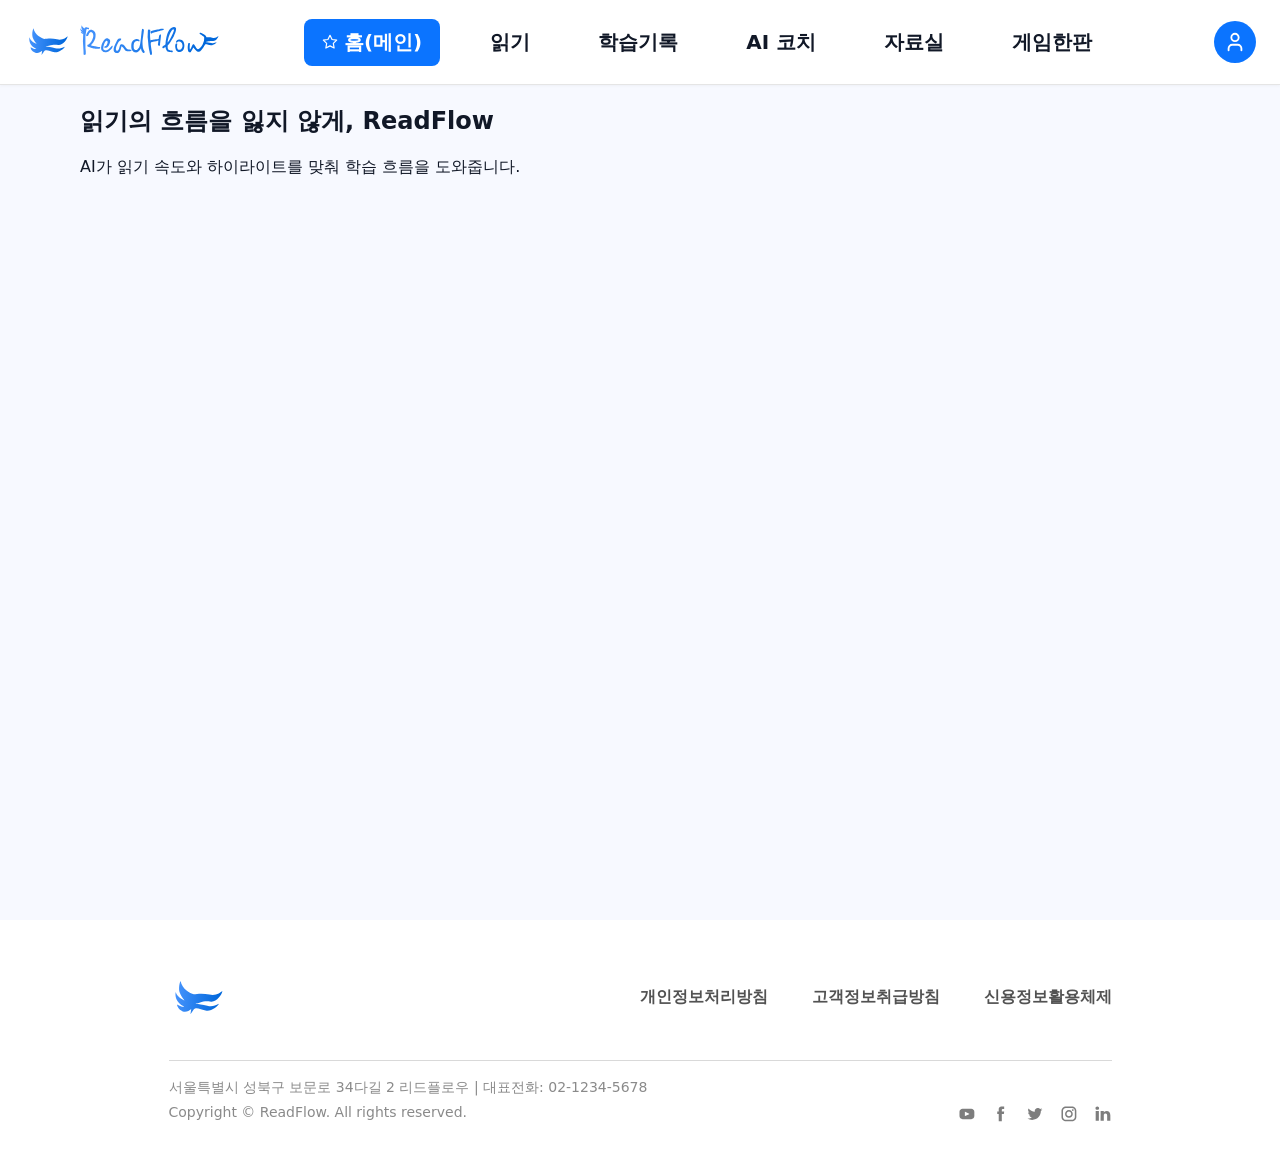
==== index.html @ 7bd7ff9e "feat: 공통 navbar 및 footer 구현" ====
<!DOCTYPE html>
<html lang="ko">
<head>
  <meta charset="UTF-8">
  <meta name="viewport" content="width=device-width, initial-scale=1.0">
  <title>ReadFlow</title>

  <link rel="stylesheet" href="css/common.css">
  <link rel="stylesheet" href="css/home.css">
</head>
<body>
  <div id="navbar"></div>

  <main class="page home-page">
    <section class="container">
      <h1>읽기의 흐름을 잃지 않게, ReadFlow</h1>
      <p>AI가 읽기 속도와 하이라이트를 맞춰 학습 흐름을 도와줍니다.</p>
    </section>
  </main>

  <div id="footer"></div>
  
  <script src="js/common.js"></script>
</body>
</html>
---- css/common.css ----
/* =========================================================
   01. RESET / GLOBAL
========================================================= */

* {
  box-sizing: border-box;
}

body {
  margin: 0;
  font-family: Pretendard, -apple-system, BlinkMacSystemFont, system-ui, sans-serif;
  background-color: #f7f9ff;
  color: #111827;
}

a {
  color: inherit;
  text-decoration: none;
}

button {
  font-family: inherit;
}


/* =========================================================
   02. COMMON NAVBAR
========================================================= */

.navbar {
  width: 100%;
  height: 85px;
  background-color: #ffffff;
  border-bottom: 1px solid rgba(0, 0, 0, 0.1);
  box-shadow: 0 1px 3px rgba(0, 0, 0, 0.04);
  position: sticky;
  top: 0;
  z-index: 100;
}

.navbar-inner {
  width: 100%;
  height: 100%;
  padding: 12px 24px 12px 24px;
  display: flex;
  align-items: center;
  justify-content: space-between;
}


/* -------------------------
   02-1. Navbar Logo
------------------------- */

.navbar-logo {
  display: flex;
  align-items: center;
  min-width: 180px;
  flex-shrink: 0;
}

.logo-full {
  width: 200px;
  height: auto;
  display: block;
}


/* 예전 로고 텍스트 방식이 남아 있어도 깨지지 않게 유지 */
.logo-icon {
  width: 32px;
  height: 32px;
  display: inline-flex;
  align-items: center;
  justify-content: center;
  color: #2f80ed;
  font-size: 24px;
  line-height: 1;
}

.logo-text,
.logo-mark {
  font-size: 24px;
  font-weight: 700;
  color: #2f80ed;
  letter-spacing: -0.04em;
}


/* -------------------------
   02-2. Navbar Menu
------------------------- */

.navbar-menu {
  display: flex;
  align-items: center;
  justify-content: center;
  gap: 32px;
  flex: 1;
}

.nav-link {
  min-height: 40px;
  padding: 10px 18px;
  border-radius: 8px;
  display: inline-flex;
  align-items: center;
  justify-content: center;
  gap: 6px;
  font-size: 20px;
  font-weight: 700;
  color: #111827;
  white-space: nowrap;
  transition: 0.2s ease;
}

.nav-link:hover {
  color: #0b74ff;
}

.nav-link.active {
  background-color: #0b74ff;
  color: #ffffff;
}

.nav-star {
  width: 16px;
  height: 16px;
  display: block;
  flex-shrink: 0;
}


/* -------------------------
   02-3. Navbar Profile Button
------------------------- */

.profile-button {
  width: 42px;
  height: 42px;
  margin-left: 24px;
  border-radius: 50%;
  background-color: #0b74ff;
  display: flex;
  align-items: center;
  justify-content: center;
  flex-shrink: 0;
}

.profile-icon-img {
  width: 22px;
  height: 22px;
  display: block;
}


/* 예전 이모지/텍스트 profile-icon 구조가 남아 있어도 깨지지 않게 유지 */
.profile-icon {
  font-size: 20px;
  line-height: 1;
  color: #ffffff;
}


/* -------------------------
   02-4. Legacy Navbar Actions
   기존 로그인/회원가입 버튼 구조 유지용
------------------------- */

.navbar-actions {
  display: flex;
  align-items: center;
  gap: 10px;
  min-width: 180px;
  justify-content: flex-end;
}

.nav-login {
  font-size: 14px;
  font-weight: 500;
  color: #374151;
}

.nav-signup {
  padding: 8px 14px;
  border-radius: 999px;
  background-color: #2f80ed;
  color: #ffffff;
  font-size: 14px;
  font-weight: 600;
}


/* =========================================================
   03. COMMON LAYOUT
========================================================= */

.page {
  width: 100%;
  min-height: calc(100vh - 85px);
}

.container {
  width: min(1120px, calc(100% - 48px));
  margin: 0 auto;
}


/* =========================================================
   04. COMMON BUTTONS
========================================================= */

.btn-primary {
  display: inline-flex;
  align-items: center;
  justify-content: center;
  padding: 12px 18px;
  border-radius: 10px;
  background-color: #2f80ed;
  color: #ffffff;
  font-size: 15px;
  font-weight: 600;
  border: none;
  cursor: pointer;
}

.btn-secondary {
  display: inline-flex;
  align-items: center;
  justify-content: center;
  padding: 12px 18px;
  border-radius: 10px;
  background-color: #ffffff;
  color: #2f80ed;
  font-size: 15px;
  font-weight: 600;
  border: 1px solid #dbeafe;
  cursor: pointer;
}


/* =========================================================
   05. COMMON FOOTER
========================================================= */

.footer {
  width: 100%;
  background-color: #ffffff;
}

.footer-inner {
  width: min(1071px, calc(100% - 48px));
  min-height: 200px;
  margin: 0 auto;
  padding: 48px 64px 32px;
  display: flex;
  flex-direction: column;
  justify-content: center;
}

.footer-top {
  display: flex;
  align-items: center;
  justify-content: space-between;
  gap: 24px;
}

.footer-logo {
  display: flex;
  align-items: center;
}

.footer-logo-img {
  width: 60px;
  height: auto;
  display: block;
}

.footer-links {
  display: flex;
  align-items: center;
  gap: 44px;
  font-size: 16px;
  font-weight: 600;
  color: #525252;
  white-space: nowrap;
}

.footer-links a:hover {
  color: #0b74ff;
}

.footer-divider {
  width: 100%;
  height: 1px;
  margin: 32px 0 16px;
  background-color: #d9d9d9;
}

.footer-bottom {
  display: flex;
  align-items: flex-end;
  justify-content: space-between;
  gap: 24px;
}

.footer-info {
  display: flex;
  flex-direction: column;
  gap: 4px;
}

.footer-info p {
  margin: 0;
  font-size: 14px;
  line-height: 1.5;
  color: #8a8a8a;
}

.footer-copy {
  color: #a0a0a0;
}

.footer-social {
  display: flex;
  align-items: center;
  gap: 16px;
}

.footer-social a {
  width: 18px;
  height: 18px;
  display: flex;
  align-items: center;
  justify-content: center;
}

.footer-social img {
  width: 18px;
  height: 18px;
  display: block;
  opacity: 0.75;
}

.footer-social a:hover img {
  opacity: 1;
}


/* =========================================================
   06. RESPONSIVE
========================================================= */

@media (max-width: 900px) {
  .navbar-inner {
    padding: 12px 20px 1px 20px;
  }

  .navbar-logo {
    min-width: auto;
  }

  .logo-full {
    width: 132px;
  }

  .navbar-menu {
    gap: 8px;
  }

  .nav-link {
    padding: 8px 10px;
    font-size: 13px;
  }

  .profile-button {
    width: 38px;
    height: 38px;
    margin-left: 12px;
  }

  .footer-top,
  .footer-bottom {
    flex-direction: column;
    align-items: flex-start;
  }

  .footer-links {
    flex-wrap: wrap;
    gap: 16px;
  }
}
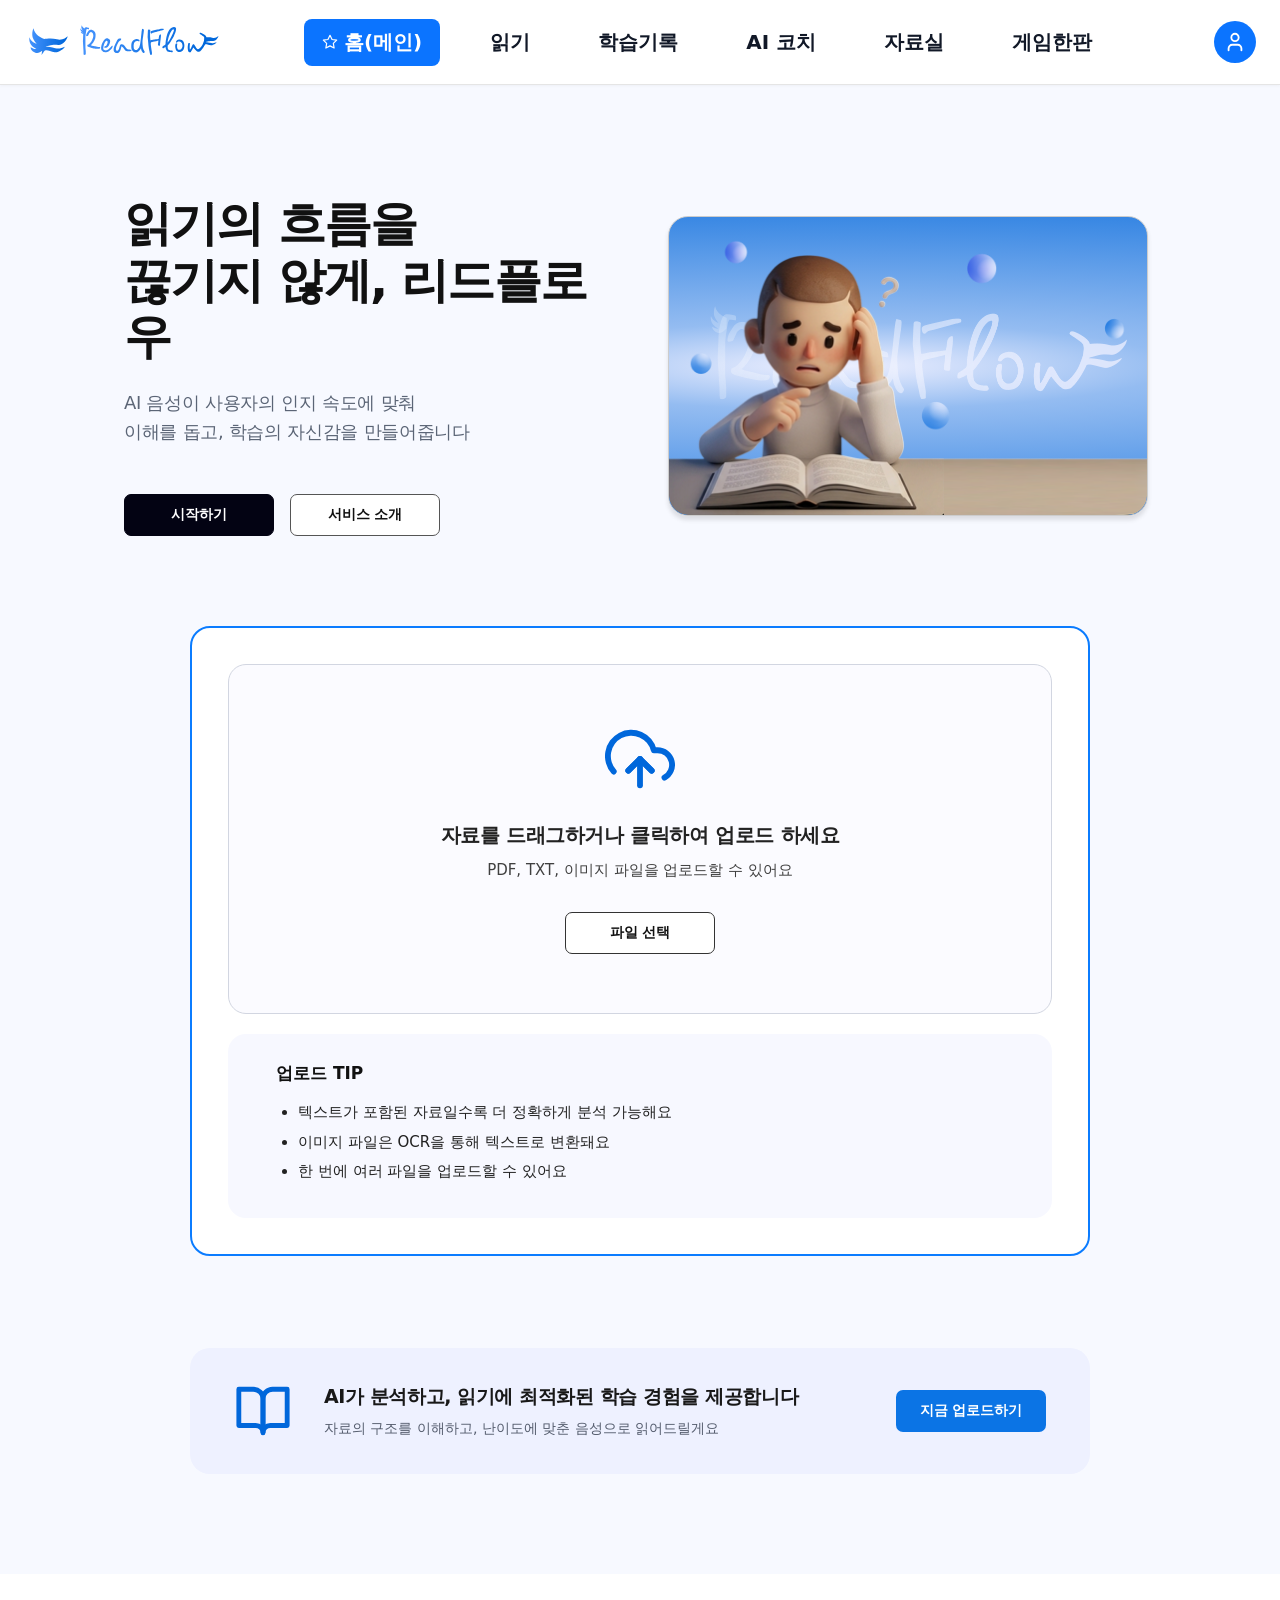
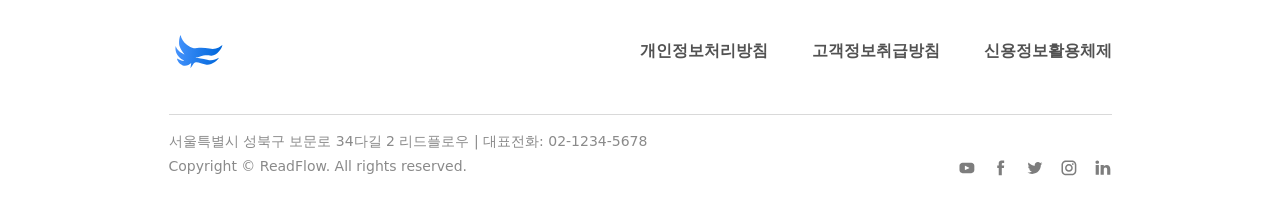
==== commit 33dde53c: "feat: implement home page" ====
--- a/index.html
+++ b/index.html
@@ -8,18 +8,81 @@
   <link rel="stylesheet" href="css/common.css">
   <link rel="stylesheet" href="css/home.css">
 </head>
+
 <body>
   <div id="navbar"></div>
 
   <main class="page home-page">
-    <section class="container">
-      <h1>읽기의 흐름을 잃지 않게, ReadFlow</h1>
-      <p>AI가 읽기 속도와 하이라이트를 맞춰 학습 흐름을 도와줍니다.</p>
+    <!-- Hero Section -->
+    <section class="home-hero">
+      <div class="home-hero-inner">
+        <div class="hero-text-area">
+          <h1>
+            읽기의 흐름을<br>
+            끊기지 않게, 리드플로우
+          </h1>
+
+          <p>
+            AI 음성이 사용자의 인지 속도에 맞춰<br>
+            이해를 돕고, 학습의 자신감을 만들어줍니다
+          </p>
+
+          <div class="hero-button-group">
+            <a href="upload.html" class="btn-primary">시작하기</a>
+            <a href="#service-intro" class="btn-outline">서비스 소개</a>
+          </div>
+        </div>
+
+        <div class="hero-image-area">
+          <img src="assets/images/ball-readflow.png" alt="" class="hero-balls">
+          <img src="assets/images/hero-readflow.png" alt="책을 읽는 학생 이미지" class="hero-character">
+          <img src="assets/images/logo-text.png" alt="ReadFlow" class="hero-logo-text">
+        </div>
+      </div>
+    </section>
+
+    <!-- Upload Section -->
+    <section class="home-upload" id="service-intro">
+      <div class="upload-card">
+        <div class="upload-box">
+          <img src="assets/icons/upload-cloud.svg" alt="" class="upload-icon">
+
+          <h2>자료를 드래그하거나 클릭하여 업로드 하세요</h2>
+          <p>PDF, TXT, 이미지 파일을 업로드할 수 있어요</p>
+
+          <a href="upload.html" class="file-select-btn">파일 선택</a>
+        </div>
+
+        <div class="upload-tip">
+          <h3>업로드 TIP</h3>
+          <ul>
+            <li>텍스트가 포함된 자료일수록 더 정확하게 분석 가능해요</li>
+            <li>이미지 파일은 OCR을 통해 텍스트로 변환돼요</li>
+            <li>한 번에 여러 파일을 업로드할 수 있어요</li>
+          </ul>
+        </div>
+      </div>
+    </section>
+
+    <!-- CTA Section -->
+    <section class="home-cta">
+      <div class="cta-card">
+        <div class="cta-left">
+          <img src="assets/icons/book-open.svg" alt="" class="cta-icon">
+
+          <div class="cta-text">
+            <h2>AI가 분석하고, 읽기에 최적화된 학습 경험을 제공합니다</h2>
+            <p>자료의 구조를 이해하고, 난이도에 맞춘 음성으로 읽어드릴게요</p>
+          </div>
+        </div>
+
+        <a href="upload.html" class="cta-btn">지금 업로드하기</a>
+      </div>
     </section>
   </main>
 
   <div id="footer"></div>
-  
+
   <script src="js/common.js"></script>
 </body>
 </html>
--- a/css/home.css
+++ b/css/home.css
@@ -0,0 +1,405 @@
+/* =========================
+   Home Page
+========================= */
+
+.home-page {
+  width: 100%;
+  background: #f7f9ff;
+}
+
+/* =========================
+   Hero Section
+========================= */
+
+.home-hero {
+  width: 100%;
+  padding: 110px 0 74px;
+}
+
+.home-hero-inner {
+  max-width: 1080px;
+  margin: 0 auto;
+  padding: 0 24px;
+
+  display: grid;
+  grid-template-columns: 1fr 1fr;
+  gap: 56px;
+  align-items: center;
+}
+
+.hero-text-area h1 {
+  margin: 0;
+
+  font-size: 48px;
+  line-height: 1.18;
+  font-weight: 800;
+  letter-spacing: -1.8px;
+  color: #111111;
+}
+
+.hero-text-area p {
+  margin: 24px 0 0;
+
+  font-size: 18px;
+  line-height: 1.6;
+  font-weight: 500;
+  letter-spacing: -0.3px;
+  color: #5b6576;
+}
+
+.hero-button-group {
+  margin-top: 48px;
+  display: flex;
+  gap: 16px;
+}
+
+.btn-primary,
+.btn-outline {
+  width: 150px;
+  height: 42px;
+  border-radius: 7px;
+
+  display: inline-flex;
+  align-items: center;
+  justify-content: center;
+
+  font-size: 14px;
+  font-weight: 700;
+  letter-spacing: -0.2px;
+}
+
+.btn-primary {
+  background: #030313;
+  border: 1px solid #030313;
+  color: #ffffff;
+}
+
+.btn-outline {
+  background: #ffffff;
+  border: 1px solid #555555;
+  color: #111111;
+}
+
+.hero-image-area {
+  position: relative;
+  width: 480px;
+  height: 300px;
+
+  border-radius: 20px;
+  border: 0.8px solid #cccccc;
+  background: radial-gradient(
+    353.14% 73.13% at 35% 50%,
+    #eff0ff 0%,
+    #94bcf1 20.02%,
+    #0067db 100%
+  );
+  box-shadow: 0 4px 4px 0 rgba(68, 68, 68, 0.15);
+
+  overflow: hidden;
+}
+
+/* 공 장식 묶음 */
+.hero-image-area .hero-balls {
+  position: absolute;
+  left: 18px;
+  top: 20px;
+
+  width: 440px;
+  height: auto;
+  object-fit: contain;
+
+  z-index: 1;
+  pointer-events: none;
+}
+
+/* 아이 캐릭터 */
+.hero-image-area .hero-character {
+  position: absolute;
+  left: 0px;
+  bottom: 0;
+
+  width: 100%;
+  height: auto;
+  object-fit: contain;
+
+  z-index: 3;
+  pointer-events: none;
+}
+
+/* ReadFlow 흰색 글자 */
+.hero-image-area .hero-logo-text {
+  position: absolute;
+  right:20px;
+  top: 65px;
+
+  width: 420px;
+  height: auto;
+  object-fit: contain;
+
+  z-index: 2;
+  opacity: 0.75;
+  pointer-events: none;
+}
+
+/* =========================
+   Upload Section
+========================= */
+
+.home-upload {
+  width: 100%;
+  padding: 16px 0 80px;
+}
+
+.upload-card {
+  max-width: 900px;
+  margin: 0 auto;
+  padding: 36px;
+
+  background: #ffffff;
+  border: 2px solid #0b7cff;
+  border-radius: 20px;
+}
+
+.upload-box {
+  min-height: 350px;
+  padding: 40px 24px;
+
+  border: 1px solid #d2d6e1;
+  border-radius: 18px;
+  background: #fbfbff;
+
+  display: flex;
+  flex-direction: column;
+  align-items: center;
+  justify-content: center;
+}
+
+.upload-icon {
+  width: 70px;
+  height: 70px;
+  margin-bottom: 28px;
+}
+
+.upload-box h2 {
+  margin: 0;
+
+  font-size: 20px;
+  font-weight: 800;
+  letter-spacing: -0.4px;
+  color: #222222;
+}
+
+.upload-box p {
+  margin: 12px 0 32px;
+
+  font-size: 15px;
+  font-weight: 500;
+  color: #404040;
+}
+
+.file-select-btn {
+  width: 150px;
+  height: 42px;
+  border-radius: 7px;
+  border: 1px solid #333333;
+  background: #ffffff;
+
+  display: inline-flex;
+  align-items: center;
+  justify-content: center;
+
+  font-size: 14px;
+  font-weight: 700;
+  color: #111111;
+}
+
+.upload-tip {
+  margin-top: 20px;
+  padding: 28px 48px;
+
+  border-radius: 18px;
+  background: #f7f8ff;
+}
+
+.upload-tip h3 {
+  margin: 0 0 16px;
+
+  font-size: 17px;
+  font-weight: 800;
+  color: #111111;
+}
+
+.upload-tip ul {
+  margin: 0;
+  padding-left: 22px;
+}
+
+.upload-tip li {
+  margin-bottom: 7px;
+
+  font-size: 15px;
+  line-height: 1.5;
+  color: #222222;
+}
+
+/* =========================
+   CTA Section
+========================= */
+
+.home-cta {
+  width: 100%;
+  padding: 12px 0 100px;
+}
+
+.cta-card {
+  max-width: 900px;
+  min-height: 126px;
+  margin: 0 auto;
+  padding: 32px 44px;
+
+  border-radius: 20px;
+  background: #eef1ff;
+
+  display: flex;
+  align-items: center;
+  justify-content: space-between;
+  gap: 32px;
+}
+
+.cta-left {
+  display: flex;
+  align-items: center;
+  gap: 32px;
+}
+
+.cta-icon {
+  width: 58px;
+  height: 58px;
+  flex-shrink: 0;
+}
+
+.cta-text h2 {
+  margin: 0;
+
+  font-size: 19px;
+  font-weight: 800;
+  letter-spacing: -0.4px;
+  color: #181818;
+}
+
+.cta-text p {
+  margin: 10px 0 0;
+
+  font-size: 14px;
+  font-weight: 500;
+  color: #555d6e;
+}
+
+.cta-btn {
+  width: 150px;
+  height: 42px;
+  border-radius: 7px;
+  background: #0b74e5;
+
+  display: inline-flex;
+  align-items: center;
+  justify-content: center;
+
+  font-size: 14px;
+  font-weight: 700;
+  color: #ffffff;
+
+  flex-shrink: 0;
+}
+
+/* =========================
+   Responsive
+========================= */
+
+@media (max-width: 900px) {
+  .home-hero {
+    padding: 90px 0 64px;
+  }
+
+  .home-hero-inner {
+    grid-template-columns: 1fr;
+    gap: 42px;
+  }
+
+  .hero-text-area h1 {
+    font-size: 40px;
+  }
+
+  .upload-card,
+  .cta-card {
+    max-width: calc(100% - 48px);
+  }
+
+  .cta-card {
+    flex-direction: column;
+    align-items: flex-start;
+  }
+
+  .cta-left {
+    align-items: flex-start;
+  }
+}
+
+@media (max-width: 600px) {
+  .home-hero {
+    padding: 72px 0 52px;
+  }
+
+  .home-hero-inner {
+    padding: 0 20px;
+  }
+
+  .hero-text-area h1 {
+    font-size: 34px;
+  }
+
+  .hero-text-area p {
+    font-size: 16px;
+  }
+
+  .hero-button-group {
+    flex-direction: column;
+    margin-top: 36px;
+  }
+
+  .btn-primary,
+  .btn-outline,
+  .file-select-btn,
+  .cta-btn {
+    width: 100%;
+  }
+
+  .upload-card {
+    max-width: calc(100% - 40px);
+    padding: 20px;
+  }
+
+  .upload-box {
+    min-height: 300px;
+    padding: 32px 20px;
+    text-align: center;
+  }
+
+  .upload-box h2 {
+    font-size: 18px;
+  }
+
+  .upload-tip {
+    padding: 24px;
+  }
+
+  .cta-card {
+    max-width: calc(100% - 40px);
+    padding: 28px 24px;
+  }
+
+  .cta-left {
+    flex-direction: column;
+    gap: 20px;
+  }
+}
